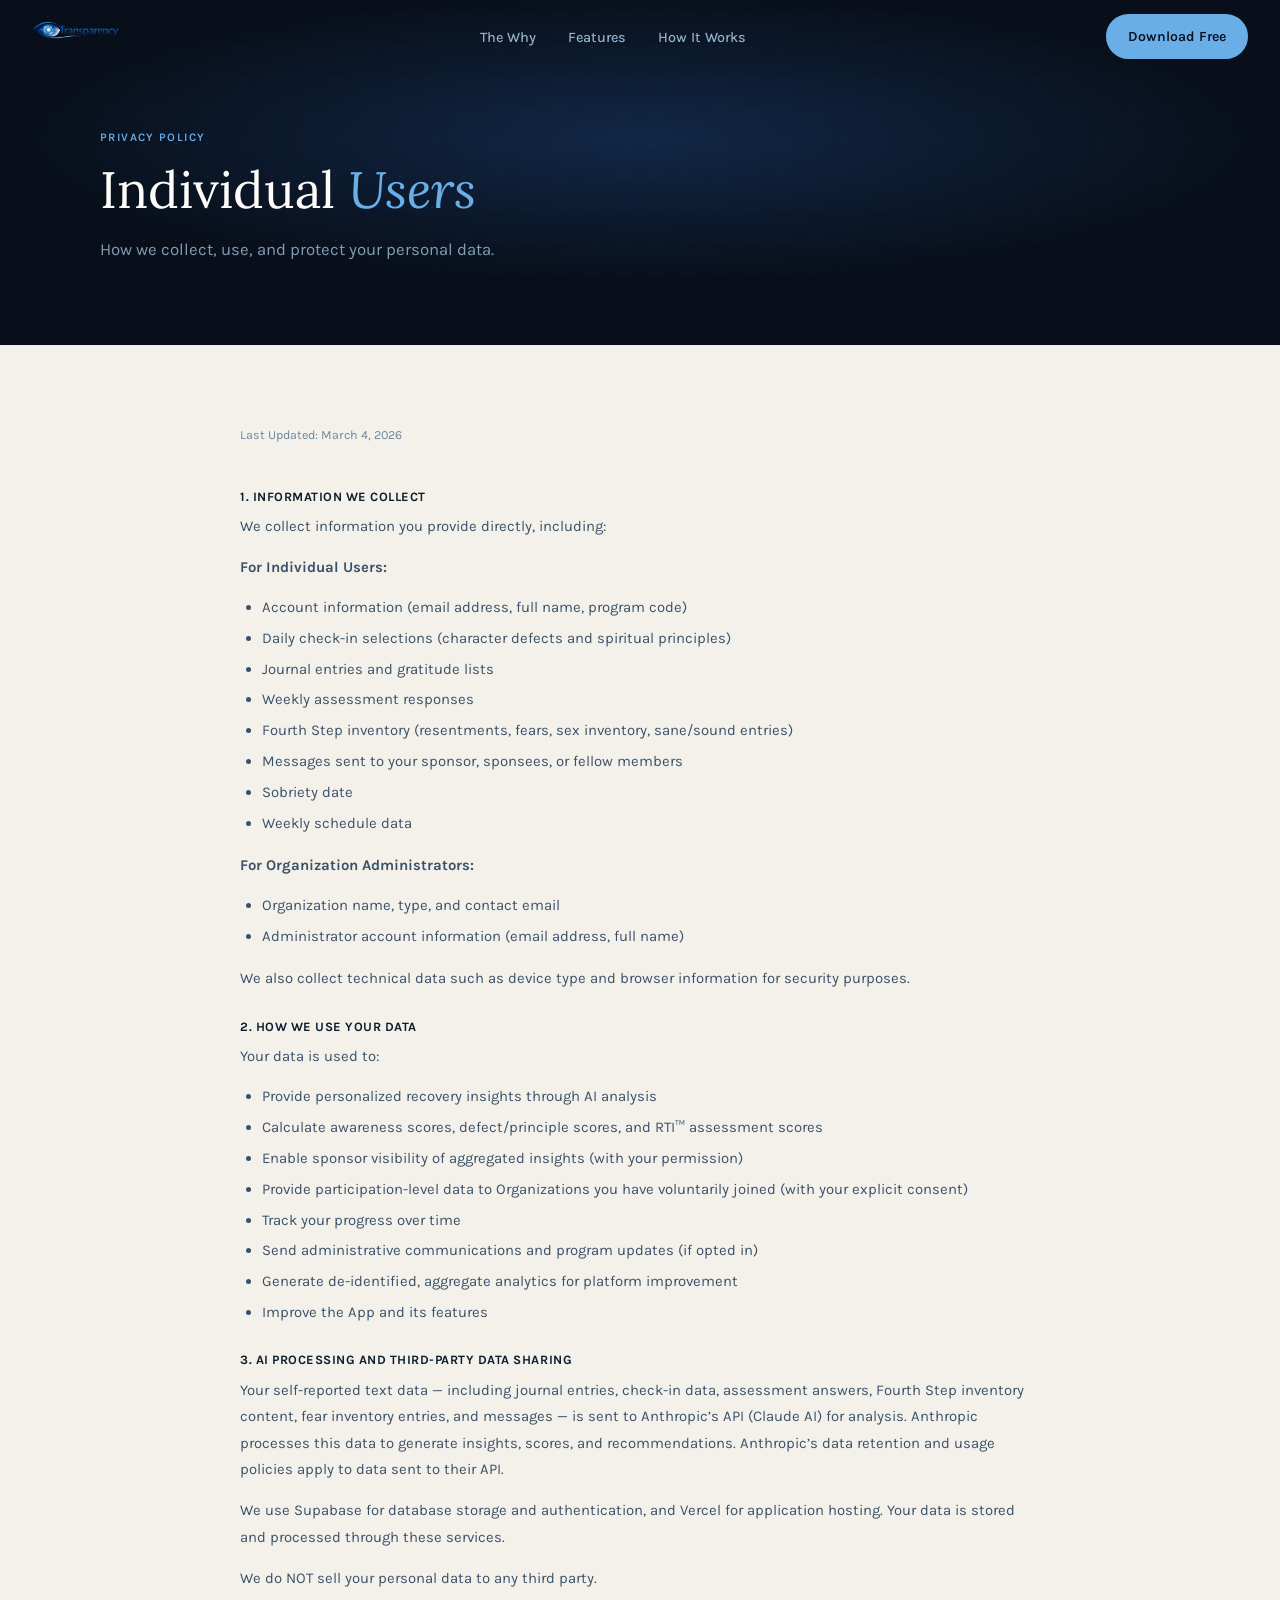
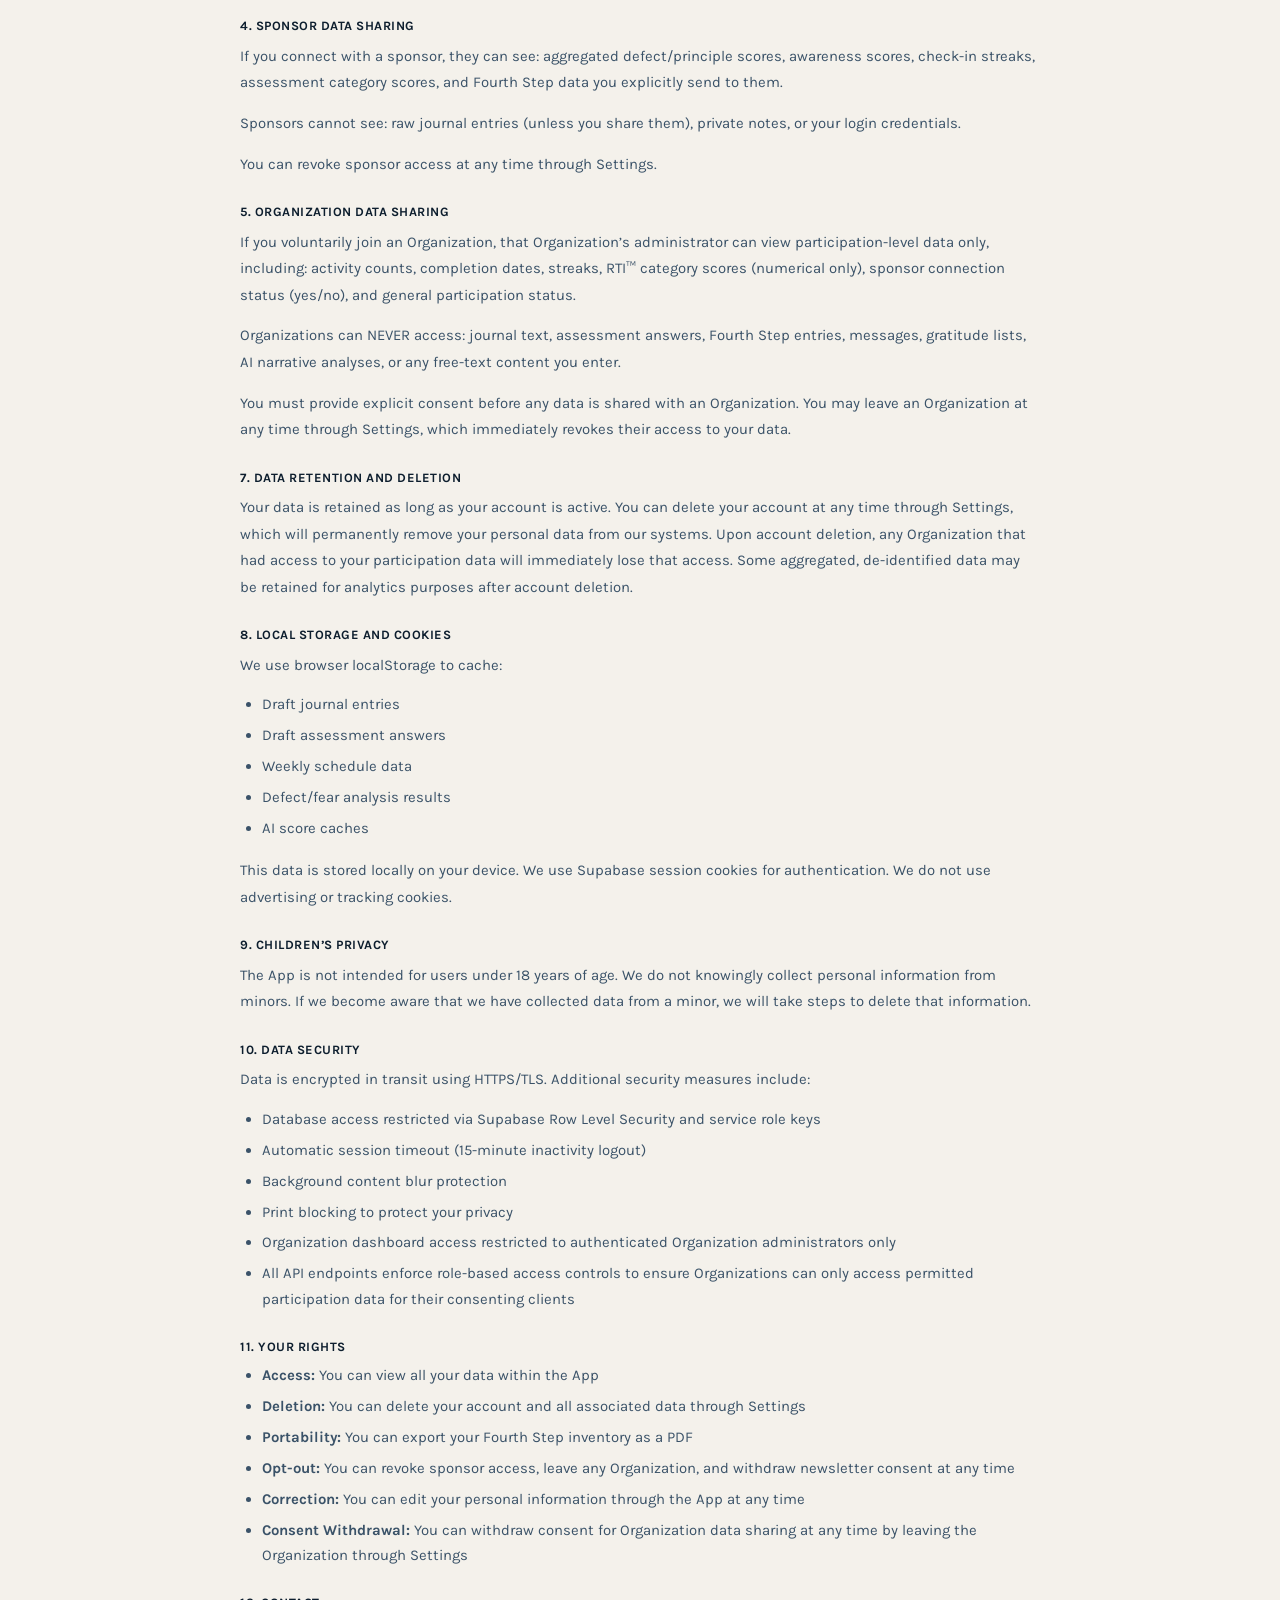
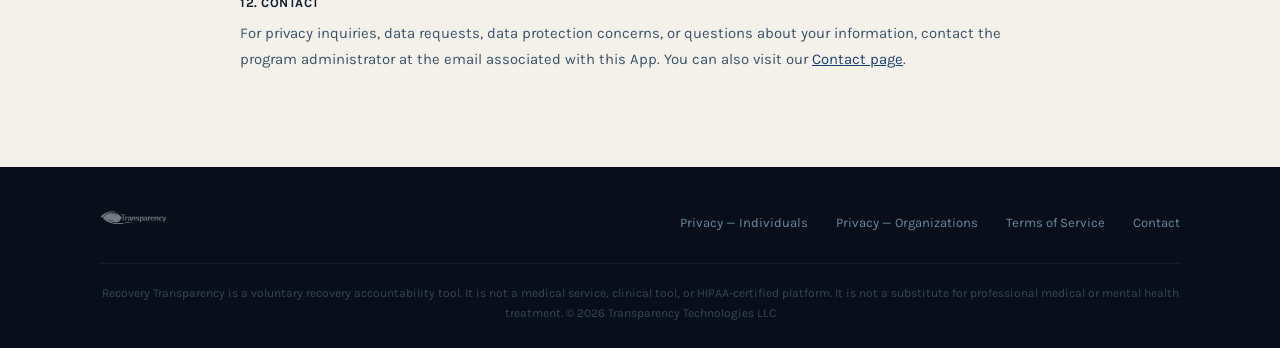
==== privacy-individual.html @ 561535d3 "feat: multi-page restructure + legal pages - Split single-page into separate pages: why.html, featur" ====
<!DOCTYPE html>
<html lang="en">
<head>
  <meta charset="UTF-8" />
  <meta name="viewport" content="width=device-width, initial-scale=1.0" />
  <meta name="description" content="Privacy Policy for individual users of the Recovery Transparency app — how we collect, use, and protect your personal data." />
  <title>Privacy Policy — Individual Users — Recovery Transparency</title>

  <!-- Google Fonts -->
  <link rel="preconnect" href="https://fonts.googleapis.com" />
  <link rel="preconnect" href="https://fonts.gstatic.com" crossorigin />
  <link href="https://fonts.googleapis.com/css2?family=Lora:ital,wght@0,400;0,600;1,400;1,600&family=Karla:wght@300;400;500;600&display=swap" rel="stylesheet" />

  <!-- Styles -->
  <link rel="stylesheet" href="css/styles.css" />
</head>
<body>

  <!-- NAV -->
  <nav id="site-nav" aria-label="Main navigation">
    <a href="index.html" class="nav-logo" aria-label="Recovery Transparency home">
      <img src="assets/images/logo.png" alt="Recovery Transparency" height="42" />
    </a>
    <ul class="nav-links" role="list">
      <li><a href="why.html">The Why</a></li>
      <li><a href="features.html">Features</a></li>
      <li><a href="how-it-works.html">How It Works</a></li>
    </ul>
    <div class="nav-cta">
      <a href="#download" class="btn btn-sky">Download Free</a>
    </div>
  </nav>


  <!-- PAGE HERO -->
  <section class="page-hero" aria-label="Privacy Policy — Individual Users">
    <div class="page-hero-inner">
      <span class="eyebrow">Privacy Policy</span>
      <h1 class="section-title">Individual <em>Users</em></h1>
      <p class="section-lead">How we collect, use, and protect your personal data.</p>
    </div>
  </section>


  <!-- PRIVACY POLICY CONTENT -->
  <section class="legal-section" aria-label="Privacy Policy for Individual Users">
    <div class="legal-inner">
      <div class="legal-doc active">

        <span class="legal-date">Last Updated: March 4, 2026</span>

        <h3>1. Information We Collect</h3>
        <p>We collect information you provide directly, including:</p>
        <p><strong>For Individual Users:</strong></p>
        <ul>
          <li>Account information (email address, full name, program code)</li>
          <li>Daily check-in selections (character defects and spiritual principles)</li>
          <li>Journal entries and gratitude lists</li>
          <li>Weekly assessment responses</li>
          <li>Fourth Step inventory (resentments, fears, sex inventory, sane/sound entries)</li>
          <li>Messages sent to your sponsor, sponsees, or fellow members</li>
          <li>Sobriety date</li>
          <li>Weekly schedule data</li>
        </ul>
        <p><strong>For Organization Administrators:</strong></p>
        <ul>
          <li>Organization name, type, and contact email</li>
          <li>Administrator account information (email address, full name)</li>
        </ul>
        <p>We also collect technical data such as device type and browser information for security purposes.</p>

        <h3>2. How We Use Your Data</h3>
        <p>Your data is used to:</p>
        <ul>
          <li>Provide personalized recovery insights through AI analysis</li>
          <li>Calculate awareness scores, defect/principle scores, and RTI&trade; assessment scores</li>
          <li>Enable sponsor visibility of aggregated insights (with your permission)</li>
          <li>Provide participation-level data to Organizations you have voluntarily joined (with your explicit consent)</li>
          <li>Track your progress over time</li>
          <li>Send administrative communications and program updates (if opted in)</li>
          <li>Generate de-identified, aggregate analytics for platform improvement</li>
          <li>Improve the App and its features</li>
        </ul>

        <h3>3. AI Processing and Third-Party Data Sharing</h3>
        <p>Your self-reported text data &mdash; including journal entries, check-in data, assessment answers, Fourth Step inventory content, fear inventory entries, and messages &mdash; is sent to Anthropic&rsquo;s API (Claude AI) for analysis. Anthropic processes this data to generate insights, scores, and recommendations. Anthropic&rsquo;s data retention and usage policies apply to data sent to their API.</p>
        <p>We use Supabase for database storage and authentication, and Vercel for application hosting. Your data is stored and processed through these services.</p>
        <p>We do NOT sell your personal data to any third party.</p>

        <h3>4. Sponsor Data Sharing</h3>
        <p>If you connect with a sponsor, they can see: aggregated defect/principle scores, awareness scores, check-in streaks, assessment category scores, and Fourth Step data you explicitly send to them.</p>
        <p>Sponsors cannot see: raw journal entries (unless you share them), private notes, or your login credentials.</p>
        <p>You can revoke sponsor access at any time through Settings.</p>

        <h3>5. Organization Data Sharing</h3>
        <p>If you voluntarily join an Organization, that Organization&rsquo;s administrator can view participation-level data only, including: activity counts, completion dates, streaks, RTI&trade; category scores (numerical only), sponsor connection status (yes/no), and general participation status.</p>
        <p>Organizations can NEVER access: journal text, assessment answers, Fourth Step entries, messages, gratitude lists, AI narrative analyses, or any free-text content you enter.</p>
        <p>You must provide explicit consent before any data is shared with an Organization. You may leave an Organization at any time through Settings, which immediately revokes their access to your data.</p>

        <h3>7. Data Retention and Deletion</h3>
        <p>Your data is retained as long as your account is active. You can delete your account at any time through Settings, which will permanently remove your personal data from our systems. Upon account deletion, any Organization that had access to your participation data will immediately lose that access. Some aggregated, de-identified data may be retained for analytics purposes after account deletion.</p>

        <h3>8. Local Storage and Cookies</h3>
        <p>We use browser localStorage to cache:</p>
        <ul>
          <li>Draft journal entries</li>
          <li>Draft assessment answers</li>
          <li>Weekly schedule data</li>
          <li>Defect/fear analysis results</li>
          <li>AI score caches</li>
        </ul>
        <p>This data is stored locally on your device. We use Supabase session cookies for authentication. We do not use advertising or tracking cookies.</p>

        <h3>9. Children&rsquo;s Privacy</h3>
        <p>The App is not intended for users under 18 years of age. We do not knowingly collect personal information from minors. If we become aware that we have collected data from a minor, we will take steps to delete that information.</p>

        <h3>10. Data Security</h3>
        <p>Data is encrypted in transit using HTTPS/TLS. Additional security measures include:</p>
        <ul>
          <li>Database access restricted via Supabase Row Level Security and service role keys</li>
          <li>Automatic session timeout (15-minute inactivity logout)</li>
          <li>Background content blur protection</li>
          <li>Print blocking to protect your privacy</li>
          <li>Organization dashboard access restricted to authenticated Organization administrators only</li>
          <li>All API endpoints enforce role-based access controls to ensure Organizations can only access permitted participation data for their consenting clients</li>
        </ul>

        <h3>11. Your Rights</h3>
        <ul>
          <li><strong>Access:</strong> You can view all your data within the App</li>
          <li><strong>Deletion:</strong> You can delete your account and all associated data through Settings</li>
          <li><strong>Portability:</strong> You can export your Fourth Step inventory as a PDF</li>
          <li><strong>Opt-out:</strong> You can revoke sponsor access, leave any Organization, and withdraw newsletter consent at any time</li>
          <li><strong>Correction:</strong> You can edit your personal information through the App at any time</li>
          <li><strong>Consent Withdrawal:</strong> You can withdraw consent for Organization data sharing at any time by leaving the Organization through Settings</li>
        </ul>

        <h3>12. Contact</h3>
        <p>For privacy inquiries, data requests, data protection concerns, or questions about your information, contact the program administrator at the email associated with this App. You can also visit our <a href="contact.html" style="color: var(--color-brand-blue); text-decoration: underline;">Contact page</a>.</p>

      </div>
    </div>
  </section>


  <!-- FOOTER -->
  <footer aria-label="Site footer">
    <div class="footer-top">
      <a href="index.html" class="footer-logo" aria-label="Recovery Transparency home">
        <img src="assets/images/logo.png" alt="Recovery Transparency" height="32"
             style="filter: brightness(0) invert(1); opacity: 0.45;" />
      </a>
      <nav class="footer-links" aria-label="Footer navigation">
        <a href="privacy-individual.html">Privacy &mdash; Individuals</a>
        <a href="privacy-organizations.html">Privacy &mdash; Organizations</a>
        <a href="terms.html">Terms of Service</a>
        <a href="contact.html">Contact</a>
      </nav>
    </div>
    <hr class="footer-divider" />
    <p class="footer-disclaimer">
      Recovery Transparency is a voluntary recovery accountability tool. It is not a medical service, clinical tool, or HIPAA-certified platform. It is not a substitute for professional medical or mental health treatment. &copy; 2026 Transparency Technologies LLC
    </p>
  </footer>

  <script src="js/main.js"></script>
</body>
</html>
---- css/styles.css ----
/* ============================================================
   RECOVERY TRANSPARENCY — styles.css
   Transparency Technologies LLC
   Pure CSS, no frameworks
   ============================================================ */

/* ── Google Fonts ─────────────────────────────────────────── */
@import url('https://fonts.googleapis.com/css2?family=Lora:ital,wght@0,400;0,600;1,400;1,600&family=Karla:wght@300;400;500;600&display=swap');

/* ── Brand Tokens ─────────────────────────────────────────── */
:root {
  /* Blues */
  --color-navy-deep:      #0d2444;
  --color-brand-blue:     #1a3f72;
  --color-interactive:    #3a7fd4;
  --color-sky:            #6aaee8;
  --color-frost:          #b8d8f4;
  --color-pale:           #deedf8;

  /* Ambers & Gold */
  --color-amber:          #c8783a;
  --color-amber-light:    #e09858;
  --color-gold:           #c8a040;

  /* Darks */
  --color-night:          #080f1a;
  --color-deep:           #0f1e2e;
  --color-slate:          #162840;

  /* Lights */
  --color-paper:          #f4f1eb;
  --color-warm:           #ede9e0;
  --color-white:          #fdfcfa;

  /* Text */
  --color-text-dark:      #0d1e2e;
  --color-text-mid:       #3a5268;
  --color-text-soft:      #6a88a0;

  /* Fonts */
  --font-display:         'Lora', Georgia, serif;
  --font-body:            'Karla', 'Helvetica Neue', sans-serif;

  /* Spacing */
  --section-pad:          5rem 1.5rem;
  --container-max:        1080px;
  --radius:               12px;
  --radius-sm:            8px;
}

/* ── Reset & Base ─────────────────────────────────────────── */
*, *::before, *::after {
  box-sizing: border-box;
  margin: 0;
  padding: 0;
}

html {
  scroll-behavior: smooth;
  font-size: 16px;
}

body {
  font-family: var(--font-body);
  font-weight: 400;
  color: var(--color-text-dark);
  background: var(--color-white);
  line-height: 1.65;
  -webkit-font-smoothing: antialiased;
}

img {
  max-width: 100%;
  height: auto;
  display: block;
}

a {
  color: inherit;
  text-decoration: none;
}

ul {
  list-style: none;
}

/* ── Utility ──────────────────────────────────────────────── */
.container {
  max-width: var(--container-max);
  margin: 0 auto;
  padding: 0 1.5rem;
}

.eyebrow {
  font-family: var(--font-body);
  font-size: 0.72rem;
  font-weight: 600;
  letter-spacing: 0.12em;
  text-transform: uppercase;
  color: var(--color-sky);
  display: block;
  margin-bottom: 0.75rem;
}

.section-title {
  font-family: var(--font-display);
  font-size: clamp(1.8rem, 3.5vw, 2.6rem);
  font-weight: 400;
  line-height: 1.2;
  color: var(--color-text-dark);
  margin-bottom: 1rem;
}

.section-title em {
  font-style: italic;
  color: var(--color-brand-blue);
}

.section-lead {
  font-size: 1.05rem;
  color: var(--color-text-mid);
  max-width: 640px;
  line-height: 1.7;
}

.btn {
  display: inline-flex;
  align-items: center;
  gap: 0.5rem;
  padding: 0.75rem 1.6rem;
  border-radius: 50px;
  font-family: var(--font-body);
  font-size: 0.95rem;
  font-weight: 600;
  cursor: pointer;
  border: 2px solid transparent;
  transition: background 0.2s, color 0.2s, transform 0.15s, border-color 0.2s;
  white-space: nowrap;
}

.btn:hover {
  transform: translateY(-2px);
}

.btn-sky {
  background: var(--color-sky);
  color: var(--color-night);
  border-color: var(--color-sky);
}

.btn-sky:hover {
  background: var(--color-frost);
  border-color: var(--color-frost);
}

.btn-ghost {
  background: transparent;
  color: var(--color-frost);
  border-color: rgba(184, 216, 244, 0.4);
}

.btn-ghost:hover {
  background: rgba(184, 216, 244, 0.08);
  border-color: var(--color-frost);
}

.btn-ghost-dark {
  background: transparent;
  color: var(--color-brand-blue);
  border-color: var(--color-brand-blue);
}

.btn-ghost-dark:hover {
  background: var(--color-brand-blue);
  color: var(--color-white);
}

.tag {
  display: inline-block;
  padding: 0.2rem 0.65rem;
  border-radius: 50px;
  font-size: 0.7rem;
  font-weight: 600;
  letter-spacing: 0.06em;
  text-transform: uppercase;
  background: rgba(106, 174, 232, 0.15);
  color: var(--color-sky);
}

/* ── Scroll Reveal ────────────────────────────────────────── */
.reveal {
  opacity: 0;
  transform: translateY(22px);
  transition: opacity 0.65s ease, transform 0.65s ease;
}

.reveal.is-visible {
  opacity: 1;
  transform: translateY(0);
}

.reveal-delay-1 { transition-delay: 0.1s; }
.reveal-delay-2 { transition-delay: 0.2s; }
.reveal-delay-3 { transition-delay: 0.3s; }
.reveal-delay-4 { transition-delay: 0.4s; }

/* ── Hero Entrance Animations ─────────────────────────────── */
@keyframes riseUp {
  from { opacity: 0; transform: translateY(20px); }
  to   { opacity: 1; transform: translateY(0); }
}

@keyframes fadeIn {
  from { opacity: 0; }
  to   { opacity: 1; }
}

@keyframes growBar {
  from { width: 0; }
  to   { width: 73%; }
}

@keyframes bob {
  0%, 100% { transform: translateY(0); }
  50%       { transform: translateY(-8px); }
}

@keyframes slideInRight {
  from { opacity: 0; transform: translateX(30px); }
  to   { opacity: 1; transform: translateX(0); }
}

/* ── NAV ──────────────────────────────────────────────────── */
#site-nav {
  position: fixed;
  top: 0;
  left: 0;
  right: 0;
  z-index: 1000;
  display: flex;
  align-items: center;
  justify-content: space-between;
  padding: 0.9rem 2rem;
  background: transparent;
  transition: background 0.3s, backdrop-filter 0.3s, box-shadow 0.3s;
}

#site-nav.scrolled {
  background: rgba(8, 15, 26, 0.88);
  backdrop-filter: blur(16px);
  -webkit-backdrop-filter: blur(16px);
  box-shadow: 0 1px 0 rgba(106, 174, 232, 0.1);
}

.nav-logo img {
  height: 42px;
  width: auto;
  display: block;
}

.nav-links {
  display: flex;
  align-items: center;
  gap: 2rem;
}

.nav-links a {
  font-size: 0.9rem;
  font-weight: 500;
  color: var(--color-frost);
  opacity: 0.8;
  transition: opacity 0.2s, color 0.2s;
}

.nav-links a:hover {
  opacity: 1;
  color: var(--color-sky);
}

.nav-cta .btn {
  padding: 0.55rem 1.25rem;
  font-size: 0.88rem;
}

/* ── HERO ─────────────────────────────────────────────────── */
.hero {
  min-height: 100vh;
  background: var(--color-night);
  position: relative;
  display: flex;
  align-items: center;
  overflow: hidden;
  padding: 7rem 2rem 4rem;
}

/* Radial glow */
.hero::before {
  content: '';
  position: absolute;
  inset: 0;
  background: radial-gradient(ellipse 60% 55% at 65% 35%, rgba(26, 63, 114, 0.55) 0%, transparent 70%);
  pointer-events: none;
}

/* Dot grid */
.hero::after {
  content: '';
  position: absolute;
  inset: 0;
  background-image: radial-gradient(circle, rgba(106, 174, 232, 0.12) 1px, transparent 1px);
  background-size: 32px 32px;
  pointer-events: none;
}

.hero-inner {
  position: relative;
  z-index: 1;
  max-width: var(--container-max);
  margin: 0 auto;
  width: 100%;
  display: grid;
  grid-template-columns: 1fr 1fr;
  gap: 4rem;
  align-items: center;
}

/* Hero copy */
.hero-copy {
  max-width: 540px;
}

.hero-eyebrow {
  font-family: var(--font-body);
  font-size: 0.72rem;
  font-weight: 600;
  letter-spacing: 0.14em;
  text-transform: uppercase;
  color: var(--color-sky);
  display: block;
  margin-bottom: 1.1rem;
  animation: riseUp 0.6s ease both;
  animation-delay: 0.1s;
}

.hero-h1 {
  font-family: var(--font-display);
  font-size: clamp(2rem, 4.5vw, 3.2rem);
  font-weight: 400;
  line-height: 1.18;
  color: var(--color-white);
  margin-bottom: 1.4rem;
  animation: riseUp 0.6s ease both;
  animation-delay: 0.25s;
}

.hero-h1 em {
  font-style: italic;
  color: var(--color-frost);
}

.hero-h1 strong {
  font-weight: 600;
  color: var(--color-amber-light);
}

.hero-body {
  font-size: 1.05rem;
  color: rgba(184, 216, 244, 0.7);
  line-height: 1.75;
  margin-bottom: 2rem;
  animation: riseUp 0.6s ease both;
  animation-delay: 0.4s;
}

.hero-buttons {
  display: flex;
  gap: 1rem;
  flex-wrap: wrap;
  margin-bottom: 1.5rem;
  animation: riseUp 0.6s ease both;
  animation-delay: 0.55s;
}

.hero-footnote {
  font-size: 0.78rem;
  color: rgba(106, 174, 232, 0.45);
  animation: riseUp 0.6s ease both;
  animation-delay: 0.7s;
}

/* Phone wrapper */
.hero-visual {
  position: relative;
  display: flex;
  justify-content: center;
  animation: fadeIn 0.8s ease both;
  animation-delay: 0.4s;
}

/* Phone frame */
.phone-frame {
  width: 270px;
  height: 552px; /* 545→552: corrected for iPhone 9:19.5 aspect ratio */
  background: linear-gradient(160deg, var(--color-slate) 0%, var(--color-night) 100%);
  border-radius: 36px;
  padding: 14px;
  box-shadow:
    0 0 0 1px rgba(106, 174, 232, 0.18),
    0 0 0 2px rgba(8, 15, 26, 0.8),
    0 32px 72px rgba(0, 0, 0, 0.6),
    inset 0 1px 0 rgba(255, 255, 255, 0.06);
  position: relative;
  z-index: 2;
  flex-shrink: 0;
}

/* Home indicator bar (bottom bezel) */
.phone-frame::after {
  content: '';
  position: absolute;
  bottom: 7px;
  left: 50%;
  transform: translateX(-50%);
  width: 38px;
  height: 5px;
  background: rgba(255, 255, 255, 0.18);
  border-radius: 3px;
  z-index: 3;
}

/* Notch */
.phone-frame::before {
  content: '';
  position: absolute;
  top: 14px;
  left: 50%;
  transform: translateX(-50%);
  width: 70px;
  height: 6px;
  background: rgba(8, 15, 26, 0.9);
  border-radius: 3px;
  z-index: 10;
}

.phone-screen {
  width: 100%;
  height: 100%;
  border-radius: 22px; /* 24→22: matches 36px frame − 14px padding */
  overflow: hidden;
  position: relative;
  background: var(--color-pale);
  display: flex;
  flex-direction: column;
}

/* Screenshot carousel */
.screen-carousel {
  position: relative;
  width: 100%;
  height: 100%;
  overflow: hidden;
}

.screen-slide {
  position: absolute;
  inset: 0;
  opacity: 0;
  transition: opacity 0.7s ease;
  will-change: opacity;
}

.screen-slide.active {
  opacity: 1;
}

.screen-slide img {
  display: block;
  width: 100%;
  height: 100%;
  object-fit: cover;
  object-position: top;
}

/* Carousel dots */
.screen-dots {
  position: absolute;
  bottom: 10px;
  left: 50%;
  transform: translateX(-50%);
  display: flex;
  gap: 6px;
  z-index: 6;
  background: rgba(8, 15, 26, 0.5);
  backdrop-filter: blur(8px);
  -webkit-backdrop-filter: blur(8px);
  padding: 5px 9px;
  border-radius: 20px;
}

.screen-dot {
  width: 6px;
  height: 6px;
  border-radius: 50%;
  background: rgba(255,255,255,0.35);
  cursor: pointer;
  transition: background 0.3s, width 0.3s, border-radius 0.3s;
  border: none;
  padding: 0;
}

.screen-dot.active {
  width: 16px;
  border-radius: 3px;
  background: var(--color-sky);
}

/* Floating cards */
.float-card {
  position: absolute;
  background: rgba(22, 40, 64, 0.92);
  backdrop-filter: blur(12px);
  -webkit-backdrop-filter: blur(12px);
  border: 1px solid rgba(106, 174, 232, 0.2);
  border-radius: var(--radius);
  padding: 0.65rem 0.9rem;
  font-size: 0.72rem;
  color: var(--color-frost);
  line-height: 1.4;
  min-width: 175px;
  max-width: 210px;
  z-index: 5;
  box-shadow: 0 8px 24px rgba(0,0,0,0.4);
}

.float-card strong {
  display: block;
  font-weight: 600;
  color: var(--color-white);
  margin-bottom: 0.15rem;
  font-size: 0.75rem;
}

.float-card.card-1 {
  top: 12%;
  right: -20px;
  animation: bob 5s ease-in-out infinite;
  animation-delay: 0s;
}

.float-card.card-2 {
  top: 46%;
  right: -30px;
  animation: bob 5s ease-in-out infinite;
  animation-delay: 0.7s;
}

.float-card.card-3 {
  bottom: 16%;
  right: -15px;
  animation: bob 5s ease-in-out infinite;
  animation-delay: 1.4s;
}

.float-icon {
  font-size: 0.85rem;
  margin-bottom: 0.2rem;
  display: block;
}

/* ── PHILOSOPHY STRIP ─────────────────────────────────────── */
.philosophy {
  background: var(--color-slate);
  padding: 4rem 2rem;
}

.philosophy-inner {
  max-width: 920px;
  margin: 0 auto;
  display: grid;
  grid-template-columns: repeat(3, 1fr);
  gap: 2.5rem;
  text-align: center;
}

.phil-item {
  padding: 1rem;
}

.phil-icon {
  font-size: 1.8rem;
  display: block;
  margin-bottom: 0.75rem;
}

.phil-title {
  font-family: var(--font-display);
  font-size: 1rem;
  font-weight: 600;
  color: var(--color-frost);
  margin-bottom: 0.6rem;
}

.phil-body {
  font-size: 0.88rem;
  color: var(--color-text-soft);
  line-height: 1.65;
}

/* ── POTENTIAL EQUATION ───────────────────────────────────── */
.potential {
  background: var(--color-paper);
  padding: var(--section-pad);
}

.potential-inner {
  max-width: var(--container-max);
  margin: 0 auto;
  display: grid;
  grid-template-columns: 1fr 1fr;
  gap: 4rem;
  align-items: start;
}

/* Left card */
.defect-card {
  background: var(--color-white);
  border-radius: var(--radius);
  box-shadow: 0 4px 24px rgba(13, 36, 68, 0.08);
  border: 1px solid rgba(26, 63, 114, 0.12);
  overflow: hidden;
}

.defect-card-header {
  display: grid;
  grid-template-columns: auto 1fr auto;
  align-items: center;
  gap: 0.5rem;
  padding: 0.85rem 1.25rem;
  background: var(--color-pale);
  border-bottom: 1px solid rgba(26, 63, 114, 0.1);
  font-size: 0.78rem;
  font-weight: 600;
  color: var(--color-text-mid);
  letter-spacing: 0.04em;
}

.defect-card-header .arrow {
  color: var(--color-text-soft);
  font-size: 1rem;
}

.defect-row {
  display: grid;
  grid-template-columns: 2rem 1fr auto;
  align-items: center;
  gap: 0.5rem;
  padding: 0.85rem 1.25rem;
  border-bottom: 1px solid rgba(13, 36, 68, 0.05);
  transition: background 0.2s;
}

.defect-row:hover {
  background: rgba(222, 237, 248, 0.4);
}

.defect-row:last-of-type {
  border-bottom: none;
}

.defect-emoji {
  font-size: 1.1rem;
  text-align: center;
}

.defect-name {
  font-size: 0.9rem;
  color: var(--color-text-mid);
}

.principle-name {
  font-size: 0.9rem;
  font-weight: 600;
  color: var(--color-brand-blue);
}

.friction-box {
  margin: 0;
  padding: 1.1rem 1.25rem;
  background: var(--color-pale);
  border-top: 1px solid rgba(26, 63, 114, 0.1);
  font-size: 0.82rem;
  color: var(--color-text-mid);
  line-height: 1.6;
  font-style: italic;
}

/* Right copy */
.potential-copy .eyebrow {
  color: var(--color-amber);
}

.potential-copy .section-title {
  margin-bottom: 1.5rem;
}

.potential-copy .section-title em {
  color: var(--color-amber);
}

.potential-copy p {
  font-size: 0.97rem;
  color: var(--color-text-mid);
  line-height: 1.75;
  margin-bottom: 1.1rem;
}

.potential-copy blockquote {
  border-left: 4px solid var(--color-sky);
  padding: 0.75rem 1.25rem;
  margin: 1.5rem 0;
  background: rgba(106, 174, 232, 0.06);
  border-radius: 0 var(--radius-sm) var(--radius-sm) 0;
}

.potential-copy blockquote p {
  font-family: var(--font-display);
  font-style: italic;
  font-size: 1rem;
  color: var(--color-brand-blue);
  margin-bottom: 0;
}

/* ── FEATURES ─────────────────────────────────────────────── */
.features {
  background: var(--color-night);
  padding: var(--section-pad);
}

.features-header {
  max-width: var(--container-max);
  margin: 0 auto 3rem;
}

.features-header .eyebrow { color: var(--color-sky); }

.features-header .section-title {
  color: var(--color-white);
}

.features-header .section-title em {
  color: var(--color-sky);
}

.features-header .section-lead {
  color: var(--color-text-soft);
}

/* Grid container */
.features-grid-wrap {
  max-width: var(--container-max);
  margin: 0 auto;
  border-radius: var(--radius);
  overflow: hidden;
  border: 1px solid rgba(106, 174, 232, 0.1);
}

.features-grid {
  display: grid;
  grid-template-columns: repeat(3, 1fr);
  gap: 1px;
  background: rgba(106, 174, 232, 0.08);
}

.feat-cell {
  background: var(--color-deep);
  padding: 2rem 1.75rem;
  position: relative;
  overflow: hidden;
  transition: background 0.25s;
}

.feat-cell::before {
  content: '';
  position: absolute;
  top: 0;
  left: 0;
  right: 0;
  height: 2px;
  background: linear-gradient(90deg, var(--color-sky), var(--color-brand-blue));
  transform: scaleX(0);
  transform-origin: left;
  transition: transform 0.35s ease;
}

.feat-cell:hover {
  background: var(--color-slate);
}

.feat-cell:hover::before {
  transform: scaleX(1);
}

/* Hero feature — full width */
.feat-hero {
  grid-column: 1 / -1;
  display: grid;
  grid-template-columns: 1fr 1fr;
  gap: 3rem;
  align-items: center;
  padding: 2.5rem 2.5rem;
  border-bottom: 1px solid rgba(106, 174, 232, 0.08);
}

.feat-hero::before {
  height: 3px;
}

.feat-hero-copy .tag {
  background: rgba(200, 120, 58, 0.15);
  color: var(--color-amber-light);
  margin-bottom: 0.75rem;
}

.feat-hero-copy h3 {
  font-family: var(--font-display);
  font-size: 1.5rem;
  font-weight: 600;
  color: var(--color-white);
  margin-bottom: 0.75rem;
}

.feat-hero-copy p {
  font-size: 0.95rem;
  color: var(--color-text-soft);
  line-height: 1.7;
}

/* RTI demo widget */
.rti-widget {
  background: var(--color-slate);
  border-radius: var(--radius);
  padding: 1.5rem;
  border: 1px solid rgba(106, 174, 232, 0.15);
}

.rti-widget-label {
  font-size: 0.72rem;
  font-weight: 600;
  letter-spacing: 0.1em;
  text-transform: uppercase;
  color: var(--color-text-soft);
  margin-bottom: 0.5rem;
}

.rti-score-row {
  display: flex;
  align-items: baseline;
  gap: 0.5rem;
  margin-bottom: 0.5rem;
}

.rti-number {
  font-family: var(--font-display);
  font-size: 3.5rem;
  font-weight: 600;
  color: var(--color-amber);
  line-height: 1;
}

.rti-denom {
  font-size: 1rem;
  color: var(--color-text-soft);
}

.rti-bar-wrap {
  height: 8px;
  background: rgba(255,255,255,0.08);
  border-radius: 4px;
  margin-bottom: 0.6rem;
  overflow: hidden;
}

.rti-bar {
  height: 100%;
  background: linear-gradient(90deg, var(--color-interactive), var(--color-amber));
  border-radius: 4px;
  width: 0;
  animation: growBar 1.8s cubic-bezier(0.25, 1, 0.5, 1) 0.5s both;
}

.rti-week {
  font-size: 0.75rem;
  color: var(--color-text-soft);
}

/* Standard feature cells */
.feat-icon {
  font-size: 1.5rem;
  display: block;
  margin-bottom: 0.75rem;
}

.feat-cell h3 {
  font-family: var(--font-body);
  font-size: 0.97rem;
  font-weight: 600;
  color: var(--color-white);
  margin-bottom: 0.5rem;
  line-height: 1.3;
}

.feat-cell p {
  font-size: 0.85rem;
  color: var(--color-text-soft);
  line-height: 1.65;
  margin-bottom: 0.85rem;
}

.feat-cell .tag {
  font-size: 0.67rem;
}

/* ── HOW IT WORKS ─────────────────────────────────────────── */
.how-it-works {
  background: var(--color-warm);
  padding: var(--section-pad);
}

.how-header {
  max-width: var(--container-max);
  margin: 0 auto 3.5rem;
  text-align: center;
}

.how-header .section-title em {
  color: var(--color-brand-blue);
}

.how-header .section-lead {
  margin: 0 auto;
}

.steps-grid {
  max-width: var(--container-max);
  margin: 0 auto;
  display: grid;
  grid-template-columns: repeat(4, 1fr);
  gap: 2rem;
  position: relative;
}

/* Connecting line */
.steps-grid::before {
  content: '';
  position: absolute;
  top: 28px;
  left: calc(12.5% + 1rem);
  right: calc(12.5% + 1rem);
  height: 1px;
  background: linear-gradient(90deg, var(--color-pale), var(--color-frost), var(--color-pale));
  z-index: 0;
}

.step-item {
  text-align: center;
  position: relative;
  z-index: 1;
}

.step-circle {
  width: 56px;
  height: 56px;
  border-radius: 50%;
  background: var(--color-white);
  border: 2px solid var(--color-pale);
  display: flex;
  align-items: center;
  justify-content: center;
  margin: 0 auto 1.25rem;
  font-family: var(--font-display);
  font-size: 1.1rem;
  font-weight: 600;
  color: var(--color-brand-blue);
  transition: background 0.25s, color 0.25s, border-color 0.25s;
  position: relative;
  z-index: 2;
}

.step-item:hover .step-circle {
  background: var(--color-brand-blue);
  color: var(--color-white);
  border-color: var(--color-brand-blue);
}

.step-title {
  font-family: var(--font-body);
  font-size: 0.97rem;
  font-weight: 600;
  color: var(--color-text-dark);
  margin-bottom: 0.5rem;
}

.step-body {
  font-size: 0.85rem;
  color: var(--color-text-mid);
  line-height: 1.65;
  margin-bottom: 0.6rem;
}

.step-note {
  font-size: 0.75rem;
  color: var(--color-text-soft);
  font-weight: 500;
}

/* ── TESTIMONIALS ─────────────────────────────────────────── */
.testimonials {
  background: var(--color-white);
  padding: var(--section-pad);
}

.test-header {
  max-width: var(--container-max);
  margin: 0 auto 3rem;
}

.test-header .eyebrow { color: var(--color-amber); }
.test-header .section-title em { color: var(--color-brand-blue); }

.test-grid {
  max-width: var(--container-max);
  margin: 0 auto;
  display: grid;
  grid-template-columns: repeat(3, 1fr);
  gap: 1.5rem;
}

.test-card {
  background: var(--color-white);
  border-radius: var(--radius);
  border: 1.5px solid rgba(26, 63, 114, 0.12);
  padding: 2rem;
  position: relative;
  overflow: hidden;
  transition: box-shadow 0.25s, transform 0.25s;
}

.test-card:hover {
  transform: translateY(-4px);
  box-shadow: 0 16px 40px rgba(13, 36, 68, 0.1);
}

/* Decorative quote mark */
.test-card::before {
  content: '"';
  position: absolute;
  top: 0.5rem;
  right: 1.25rem;
  font-family: var(--font-display);
  font-size: 5rem;
  color: var(--color-brand-blue);
  opacity: 0.06;
  line-height: 1;
  pointer-events: none;
  user-select: none;
}

.test-avatar {
  width: 40px;
  height: 40px;
  border-radius: 50%;
  background: var(--color-pale);
  border: 2px solid var(--color-frost);
  display: flex;
  align-items: center;
  justify-content: center;
  font-weight: 700;
  font-size: 0.85rem;
  color: var(--color-brand-blue);
  margin-bottom: 1.25rem;
  flex-shrink: 0;
}

.test-quote {
  font-family: var(--font-display);
  font-style: italic;
  font-size: 0.98rem;
  color: var(--color-text-dark);
  line-height: 1.7;
  margin-bottom: 1.25rem;
}

.test-byline strong {
  display: block;
  font-weight: 600;
  font-size: 0.88rem;
  color: var(--color-text-dark);
}

.test-byline span {
  font-size: 0.78rem;
  color: var(--color-text-soft);
}

/* ── CTA SECTION ──────────────────────────────────────────── */
.cta-section {
  background: var(--color-navy-deep);
  padding: 6rem 2rem;
  text-align: center;
  position: relative;
  overflow: hidden;
}

.cta-section::before {
  content: '';
  position: absolute;
  top: 50%;
  left: 50%;
  transform: translate(-50%, -50%);
  width: 70%;
  height: 70%;
  background: radial-gradient(ellipse at center, rgba(26, 63, 114, 0.45) 0%, transparent 70%);
  pointer-events: none;
}

.cta-inner {
  position: relative;
  z-index: 1;
  max-width: 600px;
  margin: 0 auto;
}

.cta-section .eyebrow { color: var(--color-sky); }

.cta-section .section-title {
  color: var(--color-white);
  margin-bottom: 1rem;
}

.cta-section .section-title em {
  color: var(--color-frost);
}

.cta-body {
  color: rgba(184, 216, 244, 0.65);
  font-size: 1rem;
  line-height: 1.7;
  margin-bottom: 2rem;
}

.cta-buttons {
  display: flex;
  gap: 1rem;
  justify-content: center;
  flex-wrap: wrap;
  margin-bottom: 1.25rem;
}

.cta-fine {
  font-size: 0.75rem;
  color: rgba(106, 174, 232, 0.4);
}

/* ── FOOTER ───────────────────────────────────────────────── */
footer {
  background: var(--color-night);
  padding: 2.5rem 2rem 1.5rem;
}

.footer-top {
  max-width: var(--container-max);
  margin: 0 auto;
  display: flex;
  align-items: center;
  justify-content: space-between;
  flex-wrap: wrap;
  gap: 1.5rem;
  padding-bottom: 1.5rem;
}

.footer-logo img {
  height: 32px;
  width: auto;
  filter: brightness(0) invert(1);
  opacity: 0.45;
}

.footer-links {
  display: flex;
  gap: 1.75rem;
  flex-wrap: wrap;
}

.footer-links a {
  font-size: 0.82rem;
  color: var(--color-text-soft);
  transition: color 0.2s;
}

.footer-links a:hover {
  color: var(--color-frost);
}

.footer-divider {
  max-width: var(--container-max);
  margin: 0 auto;
  border: none;
  border-top: 1px solid rgba(106, 174, 232, 0.08);
  margin-bottom: 1.25rem;
}

.footer-disclaimer {
  max-width: var(--container-max);
  margin: 0 auto;
  font-size: 0.75rem;
  color: rgba(106, 136, 160, 0.45);
  line-height: 1.65;
  text-align: center;
}

/* ── RESPONSIVE ───────────────────────────────────────────── */

/* Features grid */
@media (max-width: 900px) {
  .features-grid {
    grid-template-columns: repeat(2, 1fr);
  }

  .feat-hero {
    grid-column: 1 / -1;
    grid-template-columns: 1fr;
    gap: 1.5rem;
  }
}

@media (max-width: 580px) {
  .features-grid {
    grid-template-columns: 1fr;
  }
}

/* Steps grid */
@media (max-width: 700px) {
  .steps-grid {
    grid-template-columns: repeat(2, 1fr);
  }

  .steps-grid::before {
    display: none;
  }
}

@media (max-width: 420px) {
  .steps-grid {
    grid-template-columns: 1fr;
  }
}

/* Testimonials */
@media (max-width: 768px) {
  .test-grid {
    grid-template-columns: 1fr;
  }
}

/* Hero */
@media (max-width: 900px) {
  .hero-inner {
    grid-template-columns: 1fr;
    gap: 3rem;
    text-align: center;
  }

  .hero-copy {
    max-width: 100%;
  }

  .hero-buttons {
    justify-content: center;
  }

  .hero-visual {
    justify-content: center;
  }

  .phone-frame {
    transform: scale(0.82);
    transform-origin: top center;
  }

  .float-card {
    display: none;
  }
}

/* Philosophy */
@media (max-width: 768px) {
  .philosophy-inner {
    grid-template-columns: 1fr;
    gap: 2rem;
  }
}

/* Potential */
@media (max-width: 768px) {
  .potential-inner {
    grid-template-columns: 1fr;
    gap: 2.5rem;
  }
}

/* Nav — mobile */
@media (max-width: 768px) {
  #site-nav {
    padding: 0.75rem 1.25rem;
  }

  .nav-links {
    display: none;
  }

  .nav-logo img {
    height: 36px;
  }
}

/* General small screens */
@media (max-width: 480px) {
  :root {
    --section-pad: 3.5rem 1.25rem;
  }

  .hero {
    padding: 6rem 1.25rem 3rem;
  }

  .cta-section {
    padding: 4rem 1.25rem;
  }
}

/* ── PAGE HERO (inner-page banner) ───────────────────────── */
.page-hero {
  background: var(--color-night);
  position: relative;
  overflow: hidden;
  padding: 8rem 2rem 5rem;
}

.page-hero::before {
  content: '';
  position: absolute;
  inset: 0;
  background: radial-gradient(ellipse 70% 60% at 50% 40%, rgba(26, 63, 114, 0.5) 0%, transparent 70%);
  pointer-events: none;
}

.page-hero::after {
  content: '';
  position: absolute;
  inset: 0;
  background-image: radial-gradient(circle, rgba(106, 174, 232, 0.12) 1px, transparent 1px);
  background-size: 32px 32px;
  pointer-events: none;
}

.page-hero-inner {
  position: relative;
  z-index: 1;
  max-width: var(--container-max);
  margin: 0 auto;
  width: 100%;
}

.page-hero .section-title {
  color: var(--color-white);
  font-size: clamp(2rem, 4.5vw, 3.2rem);
}

.page-hero .section-title em {
  color: var(--color-sky);
}

.page-hero .section-lead {
  color: rgba(184, 216, 244, 0.7);
  margin-top: 0.5rem;
}

@media (max-width: 480px) {
  .page-hero {
    padding: 6rem 1.25rem 3rem;
  }
}

/* Active nav link */
.nav-links a[aria-current="page"] {
  opacity: 1;
  color: var(--color-sky);
}

/* ── LEGAL PAGES ──────────────────────────────────────────── */
.legal-section {
  background: var(--color-paper);
  padding: var(--section-pad);
}

.legal-inner {
  max-width: 800px;
  margin: 0 auto;
}

.legal-tabs {
  display: flex;
  gap: 0;
  margin-bottom: 2.5rem;
  border-bottom: 2px solid rgba(26, 63, 114, 0.12);
}

.legal-tab {
  padding: 0.65rem 1.4rem;
  font-family: var(--font-body);
  font-size: 0.9rem;
  font-weight: 600;
  background: transparent;
  border: none;
  border-bottom: 3px solid transparent;
  margin-bottom: -2px;
  cursor: pointer;
  color: var(--color-text-soft);
  transition: color 0.2s, border-color 0.2s;
}

.legal-tab:hover {
  color: var(--color-brand-blue);
}

.legal-tab.active {
  color: var(--color-brand-blue);
  border-bottom-color: var(--color-brand-blue);
}

.legal-doc {
  display: none;
}

.legal-doc.active {
  display: block;
}

.legal-date {
  font-size: 0.78rem;
  color: var(--color-text-soft);
  margin-bottom: 2.5rem;
  display: block;
}

.legal-doc h2 {
  font-family: var(--font-display);
  font-size: 1.35rem;
  font-weight: 600;
  color: var(--color-text-dark);
  margin: 2.5rem 0 0.6rem;
  padding-top: 2rem;
  border-top: 1px solid rgba(26, 63, 114, 0.08);
}

.legal-doc h2:first-of-type {
  margin-top: 0;
  padding-top: 0;
  border-top: none;
}

.legal-doc h3 {
  font-family: var(--font-body);
  font-size: 1rem;
  font-weight: 700;
  color: var(--color-text-dark);
  margin: 1.5rem 0 0.4rem;
  text-transform: uppercase;
  letter-spacing: 0.04em;
  font-size: 0.8rem;
}

.legal-doc p {
  font-size: 0.93rem;
  color: var(--color-text-mid);
  line-height: 1.78;
  margin-bottom: 0.9rem;
}

.legal-doc ul {
  padding-left: 1.4rem;
  margin-bottom: 1rem;
}

.legal-doc ul li {
  font-size: 0.93rem;
  color: var(--color-text-mid);
  line-height: 1.7;
  margin-bottom: 0.35rem;
  list-style: disc;
}

.legal-caps {
  font-size: 0.86rem;
  color: var(--color-text-mid);
  line-height: 1.72;
  font-weight: 500;
  margin-bottom: 0.9rem;
}

/* ── CONTACT PAGE ─────────────────────────────────────────── */
.contact-section {
  background: var(--color-paper);
  padding: var(--section-pad);
}

.contact-card {
  max-width: 560px;
  margin: 0 auto;
  background: var(--color-white);
  border-radius: var(--radius);
  border: 1px solid rgba(26, 63, 114, 0.1);
  box-shadow: 0 4px 24px rgba(13, 36, 68, 0.07);
  padding: 2.5rem 2rem;
  text-align: center;
}

.contact-card img {
  height: 40px;
  width: auto;
  margin: 0 auto 1.5rem;
}

.contact-card h2 {
  font-family: var(--font-display);
  font-size: 1.3rem;
  font-weight: 600;
  color: var(--color-text-dark);
  margin-bottom: 0.6rem;
}

.contact-card p {
  font-size: 0.94rem;
  color: var(--color-text-mid);
  line-height: 1.7;
  margin-bottom: 1.25rem;
}

.contact-email {
  display: inline-block;
  font-size: 0.95rem;
  font-weight: 600;
  color: var(--color-brand-blue);
  text-decoration: underline;
  text-underline-offset: 3px;
  margin-bottom: 0.5rem;
  transition: color 0.2s;
}

.contact-email:hover {
  color: var(--color-interactive);
}

.contact-note {
  font-size: 0.78rem;
  color: var(--color-text-soft);
  margin-bottom: 0;
}

.crisis-box {
  background: rgba(200, 120, 58, 0.07);
  border: 1px solid rgba(200, 120, 58, 0.22);
  border-radius: var(--radius-sm);
  padding: 1.1rem 1.25rem;
  margin-top: 1.75rem;
  text-align: left;
}

.crisis-box h3 {
  color: var(--color-amber);
  font-size: 0.75rem;
  font-weight: 700;
  text-transform: uppercase;
  letter-spacing: 0.1em;
  margin-bottom: 0.6rem;
}

.crisis-box ul {
  list-style: none;
  padding: 0;
  margin: 0;
}

.crisis-box ul li {
  font-size: 0.87rem;
  color: var(--color-text-mid);
  line-height: 1.6;
  padding: 0.2rem 0;
}

.crisis-box ul li strong {
  color: var(--color-text-dark);
}
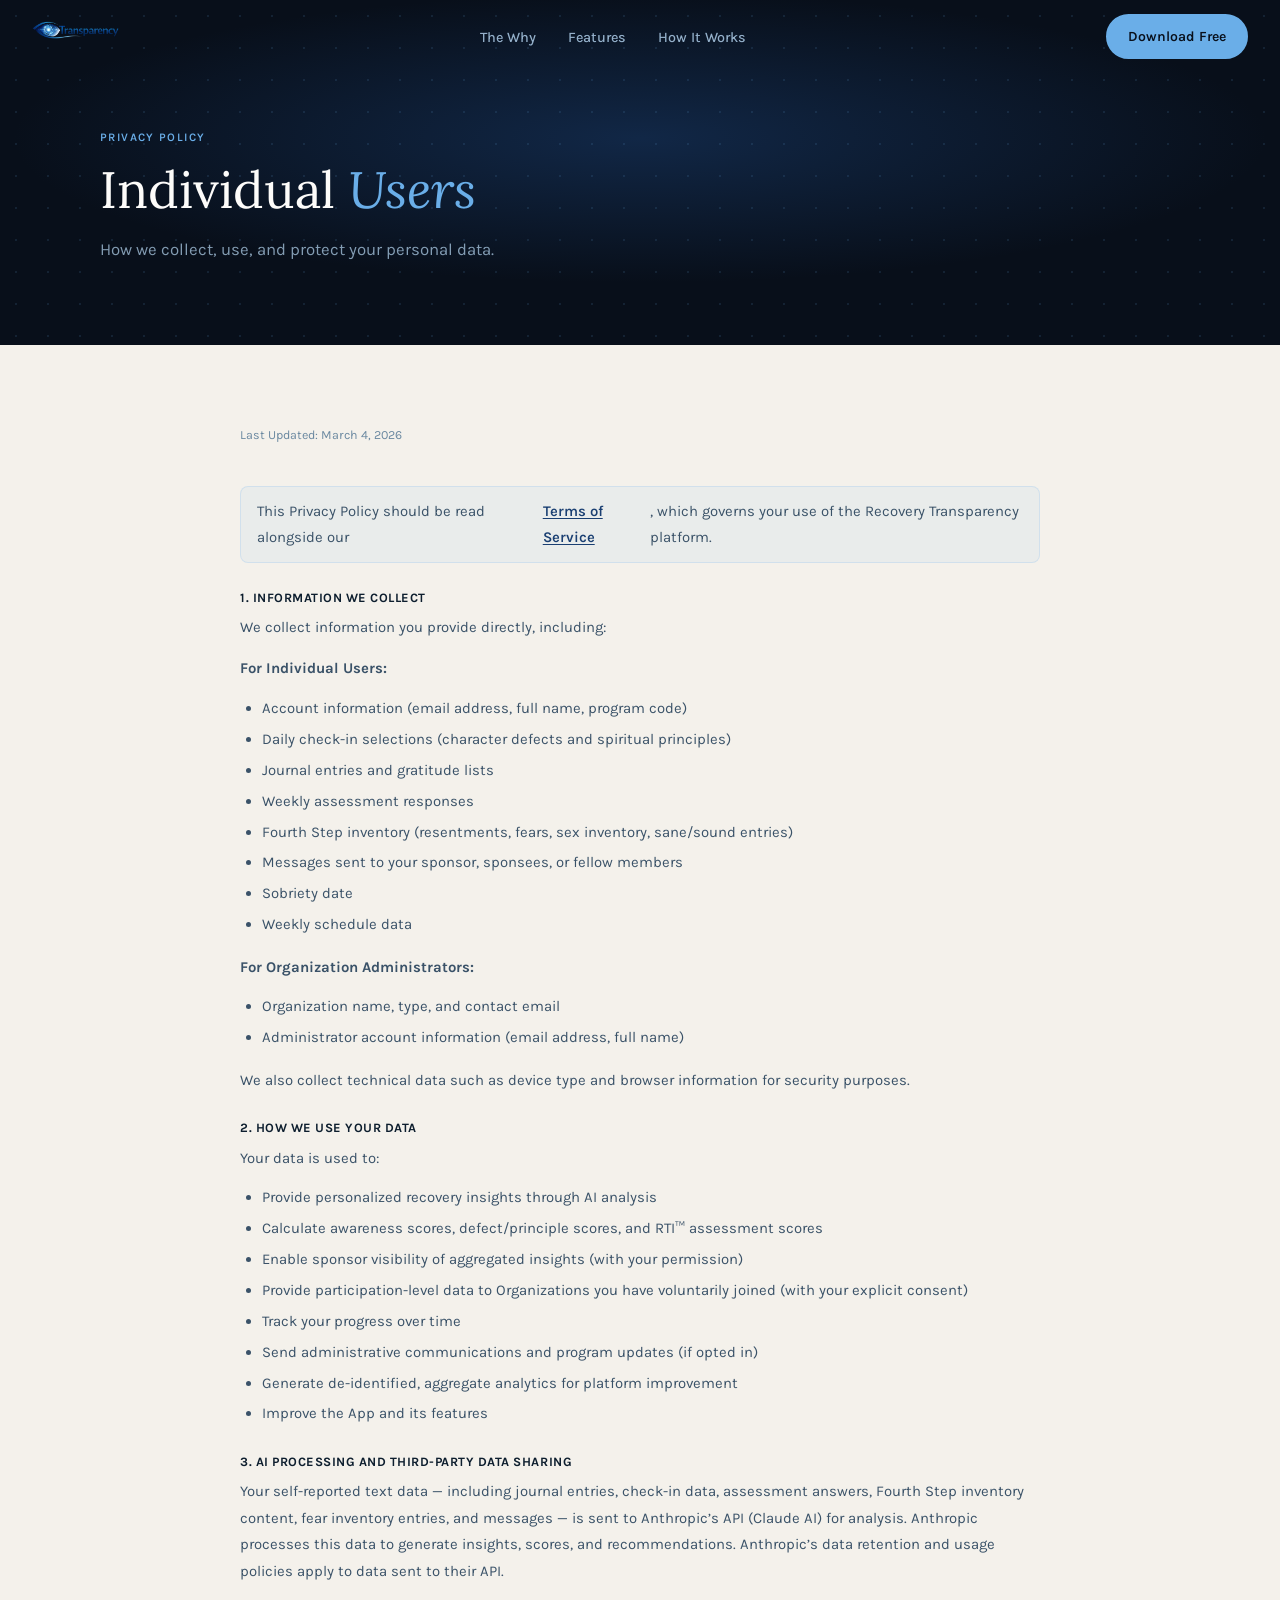
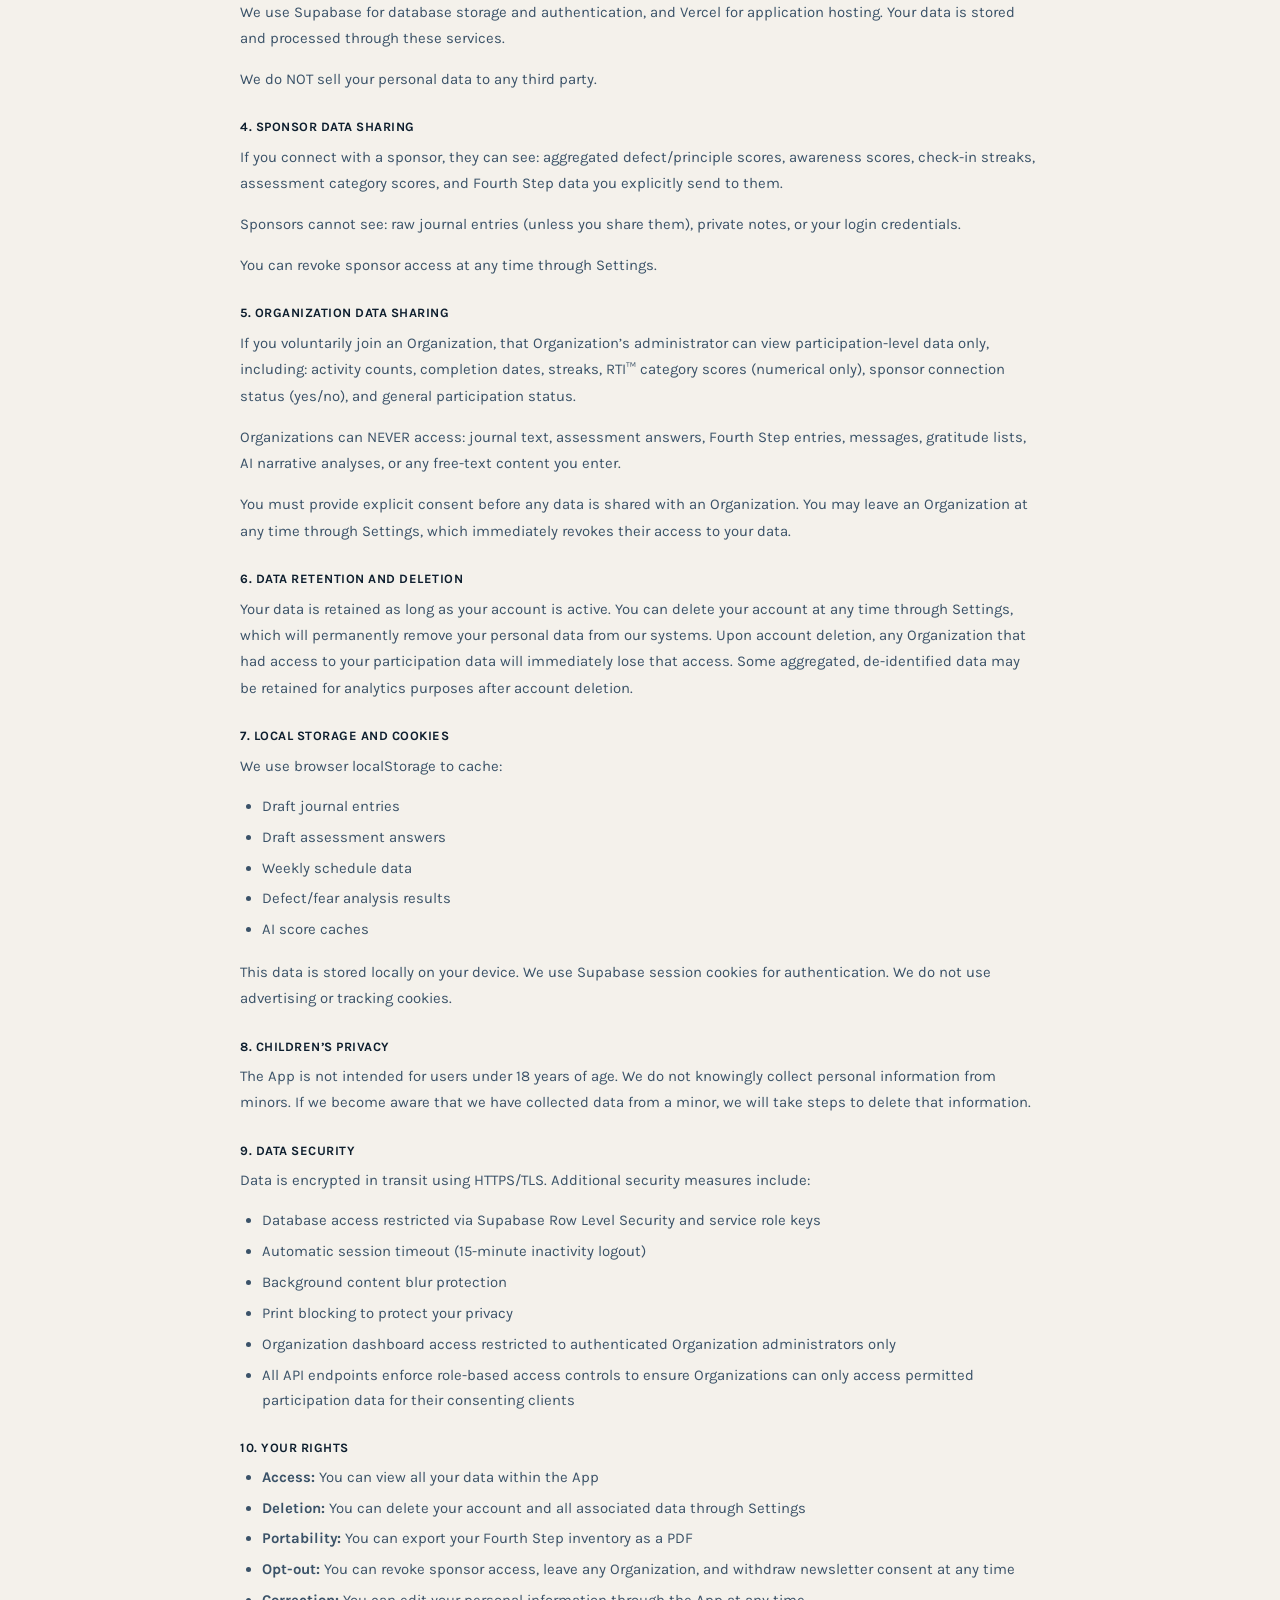
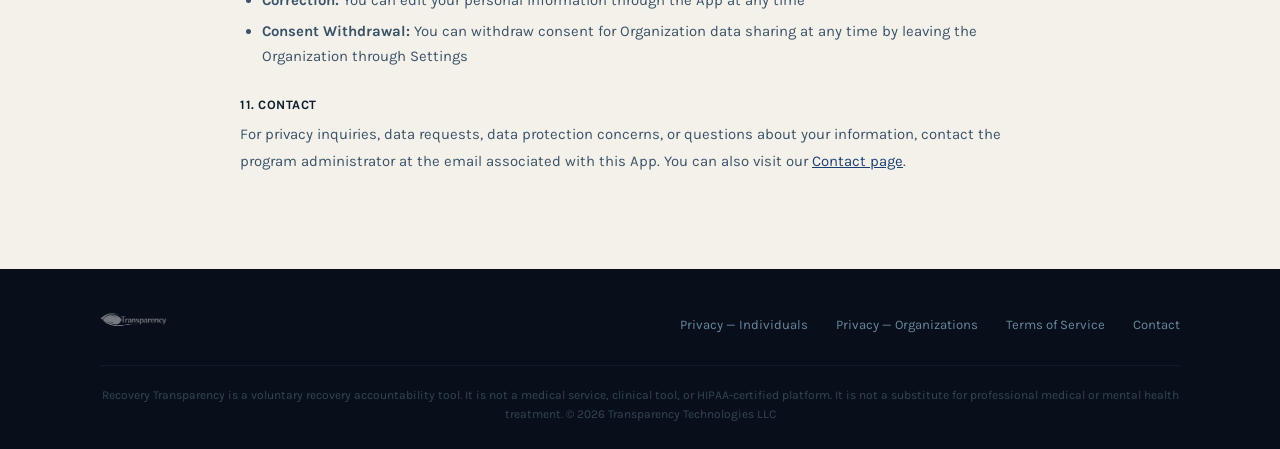
==== commit d980b819: "fix: cross-link privacy policies and ToS + fix individual privacy numbering - Added .legal-also call" ====
--- a/privacy-individual.html
+++ b/privacy-individual.html
@@ -49,6 +49,8 @@
 
         <span class="legal-date">Last Updated: March 4, 2026</span>
 
+        <p class="legal-also">This Privacy Policy should be read alongside our <a href="terms.html">Terms of Service</a>, which governs your use of the Recovery Transparency platform.</p>
+
         <h3>1. Information We Collect</h3>
         <p>We collect information you provide directly, including:</p>
         <p><strong>For Individual Users:</strong></p>
@@ -97,10 +99,10 @@
         <p>Organizations can NEVER access: journal text, assessment answers, Fourth Step entries, messages, gratitude lists, AI narrative analyses, or any free-text content you enter.</p>
         <p>You must provide explicit consent before any data is shared with an Organization. You may leave an Organization at any time through Settings, which immediately revokes their access to your data.</p>
 
-        <h3>7. Data Retention and Deletion</h3>
+        <h3>6. Data Retention and Deletion</h3>
         <p>Your data is retained as long as your account is active. You can delete your account at any time through Settings, which will permanently remove your personal data from our systems. Upon account deletion, any Organization that had access to your participation data will immediately lose that access. Some aggregated, de-identified data may be retained for analytics purposes after account deletion.</p>
 
-        <h3>8. Local Storage and Cookies</h3>
+        <h3>7. Local Storage and Cookies</h3>
         <p>We use browser localStorage to cache:</p>
         <ul>
           <li>Draft journal entries</li>
@@ -111,10 +113,10 @@
         </ul>
         <p>This data is stored locally on your device. We use Supabase session cookies for authentication. We do not use advertising or tracking cookies.</p>
 
-        <h3>9. Children&rsquo;s Privacy</h3>
+        <h3>8. Children&rsquo;s Privacy</h3>
         <p>The App is not intended for users under 18 years of age. We do not knowingly collect personal information from minors. If we become aware that we have collected data from a minor, we will take steps to delete that information.</p>
 
-        <h3>10. Data Security</h3>
+        <h3>9. Data Security</h3>
         <p>Data is encrypted in transit using HTTPS/TLS. Additional security measures include:</p>
         <ul>
           <li>Database access restricted via Supabase Row Level Security and service role keys</li>
@@ -125,7 +127,7 @@
           <li>All API endpoints enforce role-based access controls to ensure Organizations can only access permitted participation data for their consenting clients</li>
         </ul>
 
-        <h3>11. Your Rights</h3>
+        <h3>10. Your Rights</h3>
         <ul>
           <li><strong>Access:</strong> You can view all your data within the App</li>
           <li><strong>Deletion:</strong> You can delete your account and all associated data through Settings</li>
@@ -135,7 +137,7 @@
           <li><strong>Consent Withdrawal:</strong> You can withdraw consent for Organization data sharing at any time by leaving the Organization through Settings</li>
         </ul>
 
-        <h3>12. Contact</h3>
+        <h3>11. Contact</h3>
         <p>For privacy inquiries, data requests, data protection concerns, or questions about your information, contact the program administrator at the email associated with this App. You can also visit our <a href="contact.html" style="color: var(--color-brand-blue); text-decoration: underline;">Contact page</a>.</p>
 
       </div>
--- a/css/styles.css
+++ b/css/styles.css
@@ -1602,3 +1602,30 @@
 .crisis-box ul li strong {
   color: var(--color-text-dark);
 }
+
+/* ── LEGAL CROSS-REFERENCE CALLOUT ───────────────────────── */
+.legal-also {
+  display: flex;
+  align-items: baseline;
+  gap: 0.5rem;
+  background: rgba(106, 174, 232, 0.07);
+  border: 1px solid rgba(106, 174, 232, 0.2);
+  border-radius: var(--radius-sm);
+  padding: 0.7rem 1rem;
+  margin-bottom: 2rem;
+  font-size: 0.85rem;
+  color: var(--color-text-mid);
+  line-height: 1.65;
+}
+
+.legal-also a {
+  color: var(--color-brand-blue);
+  font-weight: 600;
+  text-decoration: underline;
+  text-underline-offset: 2px;
+  transition: color 0.2s;
+}
+
+.legal-also a:hover {
+  color: var(--color-interactive);
+}
